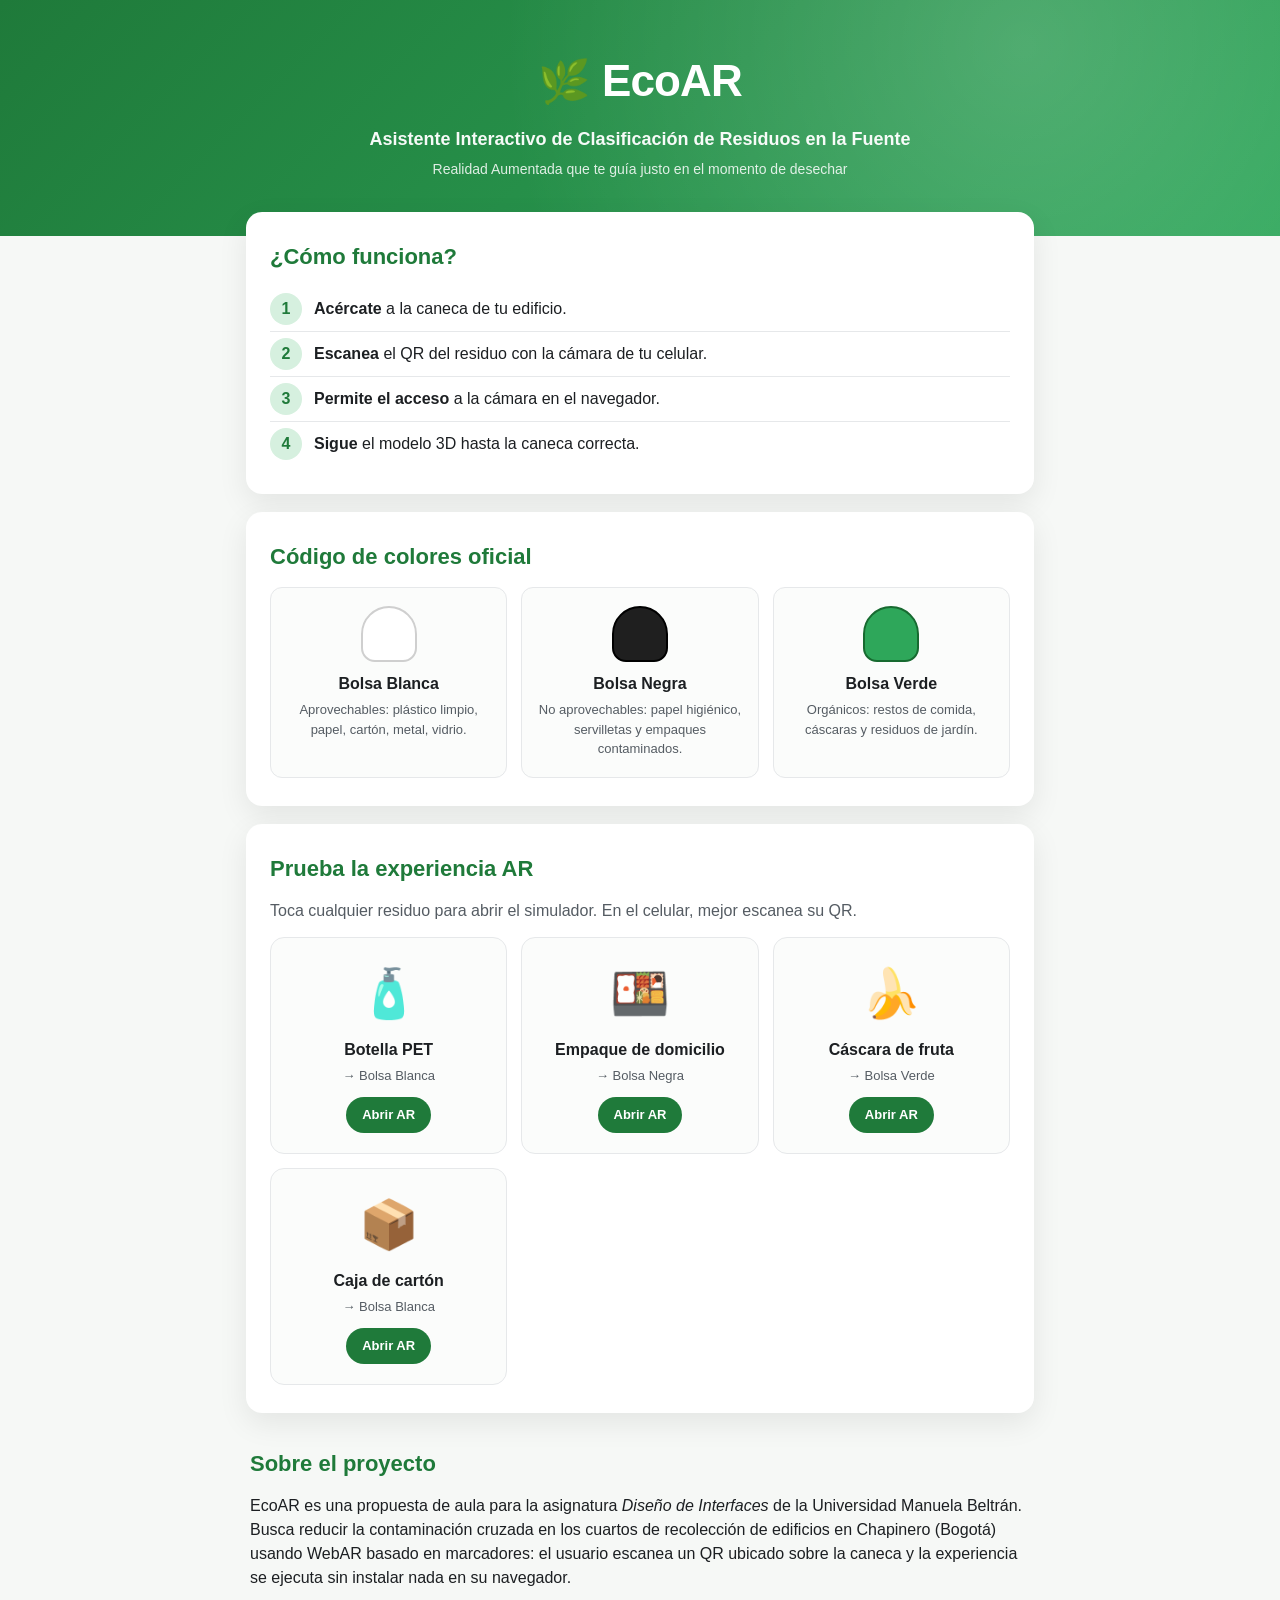
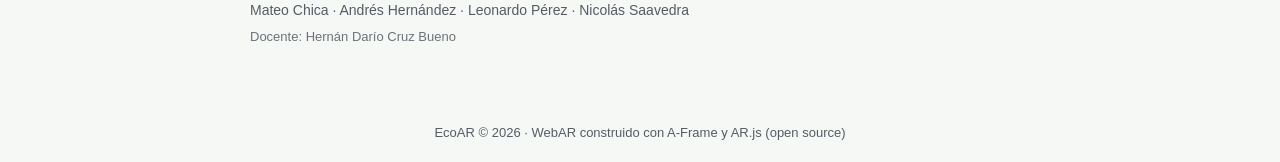
==== index.html @ 08e4c261 "Add files via upload" ====
<!DOCTYPE html>
<html lang="es">
<head>
  <meta charset="UTF-8" />
  <meta name="viewport" content="width=device-width, initial-scale=1.0, maximum-scale=1.0, user-scalable=no" />
  <title>EcoAR · Clasificación de Residuos</title>
  <link rel="stylesheet" href="assets/styles.css" />
  <meta name="theme-color" content="#1f7a3a" />
</head>
<body>
  <header class="hero">
    <div class="hero-inner">
      <div class="logo">
        <span class="leaf">🌿</span>
        <h1>EcoAR</h1>
      </div>
      <p class="tagline">Asistente Interactivo de Clasificación de Residuos en la Fuente</p>
      <p class="sub">Realidad Aumentada que te guía justo en el momento de desechar</p>
    </div>
  </header>

  <main>
    <section class="card-section">
      <h2>¿Cómo funciona?</h2>
      <ol class="steps">
        <li><strong>Acércate</strong> a la caneca de tu edificio.</li>
        <li><strong>Escanea</strong> el QR del residuo con la cámara de tu celular.</li>
        <li><strong>Permite el acceso</strong> a la cámara en el navegador.</li>
        <li><strong>Sigue</strong> el modelo 3D hasta la caneca correcta.</li>
      </ol>
    </section>

    <section class="card-section">
      <h2>Código de colores oficial</h2>
      <div class="color-grid">
        <div class="color-card blanca">
          <div class="bag" aria-hidden="true"></div>
          <h3>Bolsa Blanca</h3>
          <p>Aprovechables: plástico limpio, papel, cartón, metal, vidrio.</p>
        </div>
        <div class="color-card negra">
          <div class="bag" aria-hidden="true"></div>
          <h3>Bolsa Negra</h3>
          <p>No aprovechables: papel higiénico, servilletas y empaques contaminados.</p>
        </div>
        <div class="color-card verde">
          <div class="bag" aria-hidden="true"></div>
          <h3>Bolsa Verde</h3>
          <p>Orgánicos: restos de comida, cáscaras y residuos de jardín.</p>
        </div>
      </div>
    </section>

    <section class="card-section">
      <h2>Prueba la experiencia AR</h2>
      <p class="lead">Toca cualquier residuo para abrir el simulador. En el celular, mejor escanea su QR.</p>
      <div class="item-grid">
        <a class="item-card" href="ar.html?item=botella">
          <div class="item-icon">🧴</div>
          <h3>Botella PET</h3>
          <p class="goes">→ Bolsa Blanca</p>
          <span class="cta">Abrir AR</span>
        </a>
        <a class="item-card" href="ar.html?item=empaque">
          <div class="item-icon">🍱</div>
          <h3>Empaque de domicilio</h3>
          <p class="goes">→ Bolsa Negra</p>
          <span class="cta">Abrir AR</span>
        </a>
        <a class="item-card" href="ar.html?item=cascara">
          <div class="item-icon">🍌</div>
          <h3>Cáscara de fruta</h3>
          <p class="goes">→ Bolsa Verde</p>
          <span class="cta">Abrir AR</span>
        </a>
        <a class="item-card" href="ar.html?item=caja">
          <div class="item-icon">📦</div>
          <h3>Caja de cartón</h3>
          <p class="goes">→ Bolsa Blanca</p>
          <span class="cta">Abrir AR</span>
        </a>
      </div>
    </section>

    <section class="card-section subtle">
      <h2>Sobre el proyecto</h2>
      <p>
        EcoAR es una propuesta de aula para la asignatura <em>Diseño de Interfaces</em> de la
        Universidad Manuela Beltrán. Busca reducir la contaminación cruzada en los cuartos de
        recolección de edificios en Chapinero (Bogotá) usando WebAR basado en marcadores: el
        usuario escanea un QR ubicado sobre la caneca y la experiencia se ejecuta sin instalar
        nada en su navegador.
      </p>
      <p class="authors">
        Mateo Chica · Andrés Hernández · Leonardo Pérez · Nicolás Saavedra
        <br/><span class="course">Docente: Hernán Darío Cruz Bueno</span>
      </p>
    </section>
  </main>

  <footer>
    <p>EcoAR © 2026 · WebAR construido con A-Frame y AR.js (open source)</p>
  </footer>
</body>
</html>
---- assets/styles.css ----
/* EcoAR — estilos generales */
* { box-sizing: border-box; margin: 0; padding: 0; }

:root {
  --verde-1: #1f7a3a;
  --verde-2: #2ea75a;
  --verde-claro: #d6f0df;
  --gris-1: #1c1f22;
  --gris-2: #555c63;
  --gris-3: #e6e8ea;
  --blanco: #ffffff;
  --negro: #1a1a1a;
  --shadow: 0 10px 30px rgba(0, 0, 0, 0.08);
}

html, body {
  font-family: -apple-system, BlinkMacSystemFont, "Segoe UI", Roboto, "Helvetica Neue", Arial, sans-serif;
  color: var(--gris-1);
  background: #f6f8f6;
  -webkit-font-smoothing: antialiased;
  line-height: 1.5;
}

.hero {
  background: linear-gradient(135deg, var(--verde-1) 0%, var(--verde-2) 100%);
  color: var(--blanco);
  padding: 48px 20px 56px;
  text-align: center;
  position: relative;
  overflow: hidden;
}

.hero::before {
  content: "";
  position: absolute;
  inset: 0;
  background: radial-gradient(circle at 80% 20%, rgba(255,255,255,0.18), transparent 50%);
  pointer-events: none;
}

.hero-inner { position: relative; max-width: 720px; margin: 0 auto; }
.logo { display: flex; align-items: center; justify-content: center; gap: 12px; margin-bottom: 12px; }
.logo .leaf { font-size: 42px; }
.logo h1 { font-size: 44px; letter-spacing: -0.02em; }
.tagline { font-size: 18px; font-weight: 600; opacity: 0.96; }
.sub { font-size: 14px; opacity: 0.85; margin-top: 6px; }

main { max-width: 820px; margin: -24px auto 40px; padding: 0 16px; position: relative; z-index: 2; }

.card-section {
  background: var(--blanco);
  border-radius: 16px;
  padding: 28px 24px;
  margin-bottom: 18px;
  box-shadow: var(--shadow);
}
.card-section.subtle { background: transparent; box-shadow: none; padding: 16px 4px; }
.card-section h2 { color: var(--verde-1); font-size: 22px; margin-bottom: 14px; }
.card-section .lead { color: var(--gris-2); margin-bottom: 14px; }

.steps { list-style: none; counter-reset: step; padding: 0; }
.steps li {
  counter-increment: step;
  padding: 10px 0 10px 44px;
  position: relative;
  border-bottom: 1px solid var(--gris-3);
}
.steps li:last-child { border-bottom: none; }
.steps li::before {
  content: counter(step);
  position: absolute;
  left: 0;
  top: 50%;
  transform: translateY(-50%);
  width: 32px;
  height: 32px;
  border-radius: 50%;
  background: var(--verde-claro);
  color: var(--verde-1);
  display: flex;
  align-items: center;
  justify-content: center;
  font-weight: 700;
}

.color-grid {
  display: grid;
  grid-template-columns: repeat(auto-fit, minmax(180px, 1fr));
  gap: 14px;
}
.color-card {
  border-radius: 12px;
  padding: 18px 16px;
  text-align: center;
  border: 1px solid var(--gris-3);
  background: #fbfcfb;
}
.color-card h3 { font-size: 16px; margin-bottom: 4px; }
.color-card p { font-size: 13px; color: var(--gris-2); }
.color-card .bag {
  width: 56px; height: 56px;
  margin: 0 auto 10px;
  border-radius: 50% 50% 14px 14px;
  background: #eee;
  border: 2px solid #ccc;
  position: relative;
}
.color-card.blanca .bag { background: #ffffff; border-color: #cfcfcf; }
.color-card.negra .bag  { background: #1f1f1f; border-color: #000; }
.color-card.verde .bag  { background: #2ea75a; border-color: #176a30; }

.item-grid {
  display: grid;
  grid-template-columns: repeat(auto-fit, minmax(180px, 1fr));
  gap: 14px;
}
.item-card {
  display: flex;
  flex-direction: column;
  align-items: center;
  text-decoration: none;
  color: var(--gris-1);
  background: #fbfcfb;
  border: 1px solid var(--gris-3);
  border-radius: 14px;
  padding: 20px 14px;
  transition: transform 0.15s ease, box-shadow 0.15s ease, border-color 0.15s ease;
  text-align: center;
}
.item-card:hover {
  transform: translateY(-2px);
  border-color: var(--verde-2);
  box-shadow: 0 6px 18px rgba(46, 167, 90, 0.18);
}
.item-icon { font-size: 48px; margin-bottom: 8px; }
.item-card h3 { font-size: 16px; }
.item-card .goes { font-size: 13px; color: var(--gris-2); margin: 4px 0 12px; }
.item-card .cta {
  background: var(--verde-1);
  color: var(--blanco);
  padding: 8px 16px;
  border-radius: 999px;
  font-size: 13px;
  font-weight: 600;
}

.authors { margin-top: 10px; color: var(--gris-2); font-size: 14px; }
.authors .course { display: inline-block; margin-top: 6px; font-size: 13px; opacity: 0.85; }

footer {
  text-align: center;
  color: var(--gris-2);
  padding: 20px;
  font-size: 13px;
}

@media (max-width: 480px) {
  .hero { padding: 36px 16px 48px; }
  .logo h1 { font-size: 34px; }
  .tagline { font-size: 16px; }
}
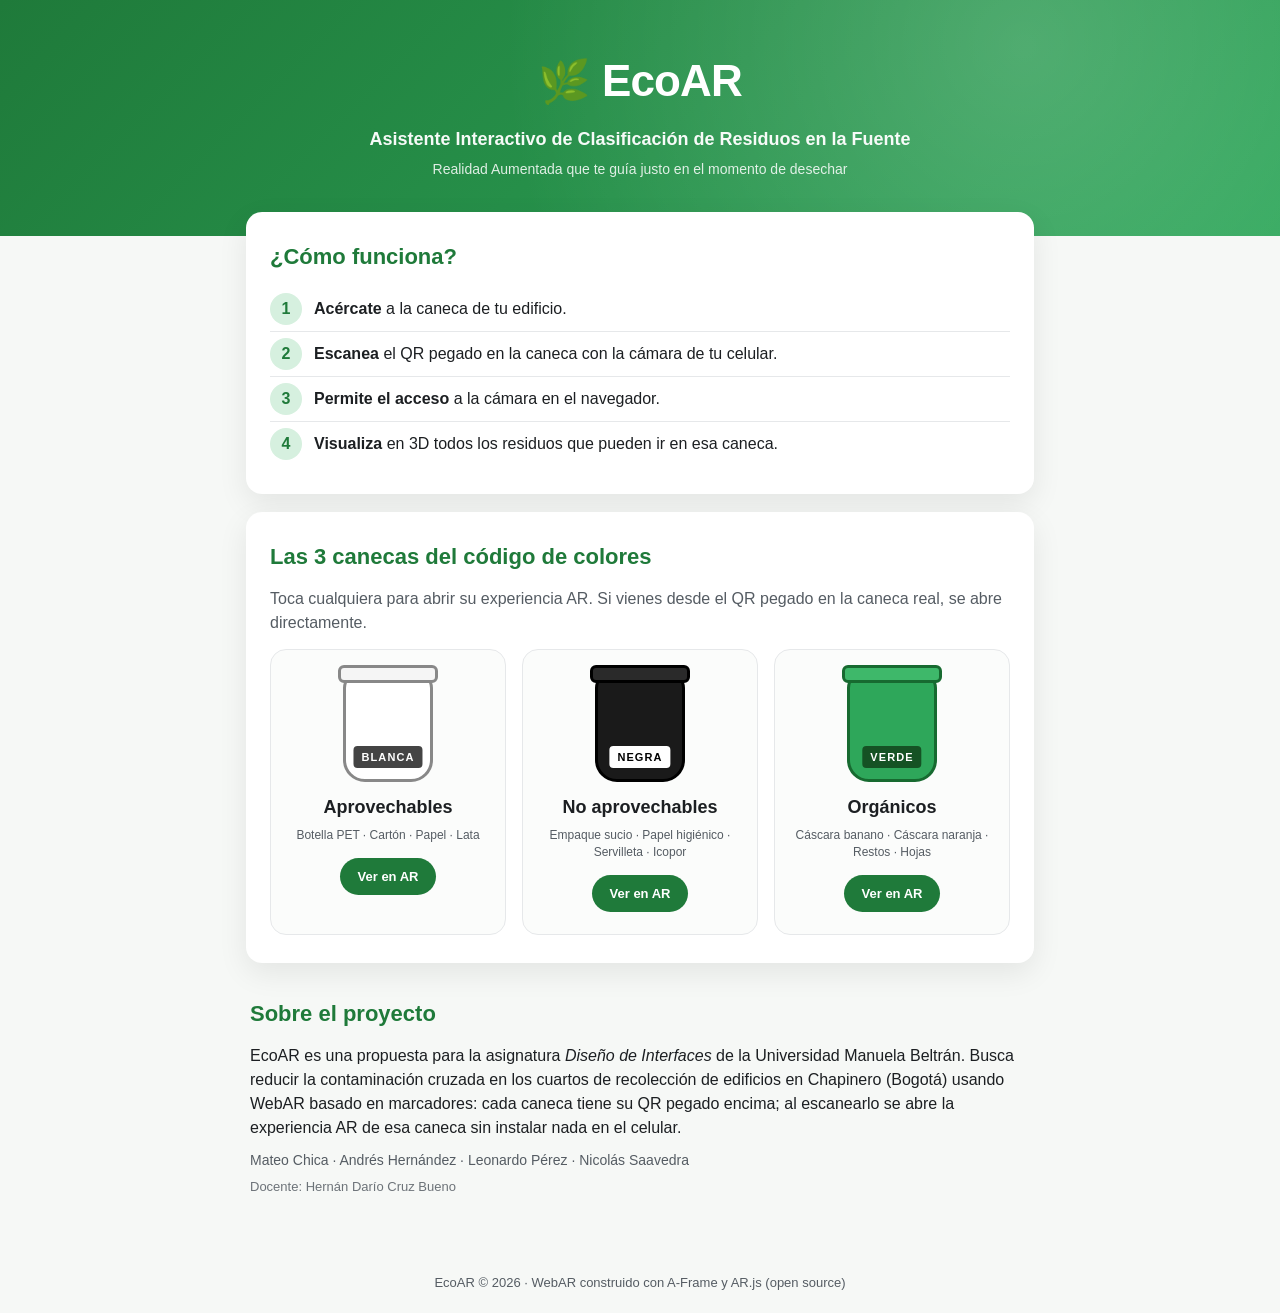
==== commit 71df4aab: "Add files via upload" ====
--- a/index.html
+++ b/index.html
@@ -24,72 +24,58 @@
       <h2>¿Cómo funciona?</h2>
       <ol class="steps">
         <li><strong>Acércate</strong> a la caneca de tu edificio.</li>
-        <li><strong>Escanea</strong> el QR del residuo con la cámara de tu celular.</li>
+        <li><strong>Escanea</strong> el QR pegado en la caneca con la cámara de tu celular.</li>
         <li><strong>Permite el acceso</strong> a la cámara en el navegador.</li>
-        <li><strong>Sigue</strong> el modelo 3D hasta la caneca correcta.</li>
+        <li><strong>Visualiza</strong> en 3D todos los residuos que pueden ir en esa caneca.</li>
       </ol>
     </section>
 
     <section class="card-section">
-      <h2>Código de colores oficial</h2>
-      <div class="color-grid">
-        <div class="color-card blanca">
-          <div class="bag" aria-hidden="true"></div>
-          <h3>Bolsa Blanca</h3>
-          <p>Aprovechables: plástico limpio, papel, cartón, metal, vidrio.</p>
-        </div>
-        <div class="color-card negra">
-          <div class="bag" aria-hidden="true"></div>
-          <h3>Bolsa Negra</h3>
-          <p>No aprovechables: papel higiénico, servilletas y empaques contaminados.</p>
-        </div>
-        <div class="color-card verde">
-          <div class="bag" aria-hidden="true"></div>
-          <h3>Bolsa Verde</h3>
-          <p>Orgánicos: restos de comida, cáscaras y residuos de jardín.</p>
-        </div>
-      </div>
-    </section>
+      <h2>Las 3 canecas del código de colores</h2>
+      <p class="lead">Toca cualquiera para abrir su experiencia AR. Si vienes desde el QR pegado en la caneca real, se abre directamente.</p>
+      <div class="caneca-grid">
 
-    <section class="card-section">
-      <h2>Prueba la experiencia AR</h2>
-      <p class="lead">Toca cualquier residuo para abrir el simulador. En el celular, mejor escanea su QR.</p>
-      <div class="item-grid">
-        <a class="item-card" href="ar.html?item=botella">
-          <div class="item-icon">🧴</div>
-          <h3>Botella PET</h3>
-          <p class="goes">→ Bolsa Blanca</p>
-          <span class="cta">Abrir AR</span>
+        <a class="caneca-card blanca" href="ar.html?caneca=blanca">
+          <div class="caneca-visual">
+            <div class="bin"></div>
+            <div class="bin-label">BLANCA</div>
+          </div>
+          <h3>Aprovechables</h3>
+          <p class="items-preview">Botella PET · Cartón · Papel · Lata</p>
+          <span class="cta">Ver en AR</span>
         </a>
-        <a class="item-card" href="ar.html?item=empaque">
-          <div class="item-icon">🍱</div>
-          <h3>Empaque de domicilio</h3>
-          <p class="goes">→ Bolsa Negra</p>
-          <span class="cta">Abrir AR</span>
+
+        <a class="caneca-card negra" href="ar.html?caneca=negra">
+          <div class="caneca-visual">
+            <div class="bin"></div>
+            <div class="bin-label">NEGRA</div>
+          </div>
+          <h3>No aprovechables</h3>
+          <p class="items-preview">Empaque sucio · Papel higiénico · Servilleta · Icopor</p>
+          <span class="cta">Ver en AR</span>
         </a>
-        <a class="item-card" href="ar.html?item=cascara">
-          <div class="item-icon">🍌</div>
-          <h3>Cáscara de fruta</h3>
-          <p class="goes">→ Bolsa Verde</p>
-          <span class="cta">Abrir AR</span>
+
+        <a class="caneca-card verde" href="ar.html?caneca=verde">
+          <div class="caneca-visual">
+            <div class="bin"></div>
+            <div class="bin-label">VERDE</div>
+          </div>
+          <h3>Orgánicos</h3>
+          <p class="items-preview">Cáscara banano · Cáscara naranja · Restos · Hojas</p>
+          <span class="cta">Ver en AR</span>
         </a>
-        <a class="item-card" href="ar.html?item=caja">
-          <div class="item-icon">📦</div>
-          <h3>Caja de cartón</h3>
-          <p class="goes">→ Bolsa Blanca</p>
-          <span class="cta">Abrir AR</span>
-        </a>
+
       </div>
     </section>
 
     <section class="card-section subtle">
       <h2>Sobre el proyecto</h2>
       <p>
-        EcoAR es una propuesta de aula para la asignatura <em>Diseño de Interfaces</em> de la
-        Universidad Manuela Beltrán. Busca reducir la contaminación cruzada en los cuartos de
-        recolección de edificios en Chapinero (Bogotá) usando WebAR basado en marcadores: el
-        usuario escanea un QR ubicado sobre la caneca y la experiencia se ejecuta sin instalar
-        nada en su navegador.
+        EcoAR es una propuesta para la asignatura <em>Diseño de Interfaces</em> de la
+        Universidad Manuela Beltrán. Busca reducir la contaminación cruzada en los cuartos
+        de recolección de edificios en Chapinero (Bogotá) usando WebAR basado en marcadores:
+        cada caneca tiene su QR pegado encima; al escanearlo se abre la experiencia AR de
+        esa caneca sin instalar nada en el celular.
       </p>
       <p class="authors">
         Mateo Chica · Andrés Hernández · Leonardo Pérez · Nicolás Saavedra
--- a/assets/styles.css
+++ b/assets/styles.css
@@ -29,15 +29,12 @@
   position: relative;
   overflow: hidden;
 }
-
 .hero::before {
   content: "";
-  position: absolute;
-  inset: 0;
+  position: absolute; inset: 0;
   background: radial-gradient(circle at 80% 20%, rgba(255,255,255,0.18), transparent 50%);
   pointer-events: none;
 }
-
 .hero-inner { position: relative; max-width: 720px; margin: 0 auto; }
 .logo { display: flex; align-items: center; justify-content: center; gap: 12px; margin-bottom: 12px; }
 .logo .leaf { font-size: 42px; }
@@ -60,99 +57,89 @@
 
 .steps { list-style: none; counter-reset: step; padding: 0; }
 .steps li {
-  counter-increment: step;
-  padding: 10px 0 10px 44px;
-  position: relative;
-  border-bottom: 1px solid var(--gris-3);
+  counter-increment: step; padding: 10px 0 10px 44px;
+  position: relative; border-bottom: 1px solid var(--gris-3);
 }
 .steps li:last-child { border-bottom: none; }
 .steps li::before {
   content: counter(step);
-  position: absolute;
-  left: 0;
-  top: 50%;
-  transform: translateY(-50%);
-  width: 32px;
-  height: 32px;
-  border-radius: 50%;
-  background: var(--verde-claro);
-  color: var(--verde-1);
-  display: flex;
-  align-items: center;
-  justify-content: center;
+  position: absolute; left: 0; top: 50%; transform: translateY(-50%);
+  width: 32px; height: 32px; border-radius: 50%;
+  background: var(--verde-claro); color: var(--verde-1);
+  display: flex; align-items: center; justify-content: center;
   font-weight: 700;
 }
 
-.color-grid {
+/* Tarjetas grandes de canecas */
+.caneca-grid {
   display: grid;
-  grid-template-columns: repeat(auto-fit, minmax(180px, 1fr));
-  gap: 14px;
+  grid-template-columns: repeat(auto-fit, minmax(220px, 1fr));
+  gap: 16px;
 }
-.color-card {
-  border-radius: 12px;
-  padding: 18px 16px;
+.caneca-card {
+  display: flex; flex-direction: column; align-items: center;
+  text-decoration: none; color: var(--gris-1);
+  background: #fbfcfb;
+  border: 1.5px solid var(--gris-3);
+  border-radius: 16px;
+  padding: 22px 16px;
   text-align: center;
-  border: 1px solid var(--gris-3);
-  background: #fbfcfb;
+  transition: transform 0.18s ease, box-shadow 0.18s ease, border-color 0.18s ease;
 }
-.color-card h3 { font-size: 16px; margin-bottom: 4px; }
-.color-card p { font-size: 13px; color: var(--gris-2); }
-.color-card .bag {
-  width: 56px; height: 56px;
-  margin: 0 auto 10px;
-  border-radius: 50% 50% 14px 14px;
-  background: #eee;
-  border: 2px solid #ccc;
+.caneca-card:hover {
+  transform: translateY(-3px);
+  border-color: var(--verde-2);
+  box-shadow: 0 10px 24px rgba(46, 167, 90, 0.18);
+}
+.caneca-visual {
+  position: relative;
+  margin-bottom: 12px;
+}
+.caneca-visual .bin {
+  width: 90px; height: 110px;
+  border-radius: 16px 16px 22px 22px;
+  margin: 0 auto;
+  border: 3px solid #333;
   position: relative;
 }
-.color-card.blanca .bag { background: #ffffff; border-color: #cfcfcf; }
-.color-card.negra .bag  { background: #1f1f1f; border-color: #000; }
-.color-card.verde .bag  { background: #2ea75a; border-color: #176a30; }
+.caneca-visual .bin::before {
+  content: ""; position: absolute;
+  top: -10px; left: -8px; right: -8px;
+  height: 12px;
+  background: inherit;
+  border: 3px solid #333;
+  border-radius: 6px;
+}
+.caneca-card.blanca .caneca-visual .bin { background: #ffffff; border-color: #888; }
+.caneca-card.blanca .caneca-visual .bin::before { background: #f5f5f5; border-color: #888; }
+.caneca-card.negra .caneca-visual .bin { background: #1a1a1a; border-color: #000; }
+.caneca-card.negra .caneca-visual .bin::before { background: #2a2a2a; border-color: #000; }
+.caneca-card.verde .caneca-visual .bin { background: #2ea75a; border-color: #176a30; }
+.caneca-card.verde .caneca-visual .bin::before { background: #3eb86a; border-color: #176a30; }
 
-.item-grid {
-  display: grid;
-  grid-template-columns: repeat(auto-fit, minmax(180px, 1fr));
-  gap: 14px;
+.caneca-visual .bin-label {
+  position: absolute;
+  bottom: 14px; left: 50%; transform: translateX(-50%);
+  font-size: 11px; font-weight: 800; letter-spacing: 0.1em;
+  padding: 3px 8px; border-radius: 4px;
+  background: rgba(0,0,0,0.6); color: white;
 }
-.item-card {
-  display: flex;
-  flex-direction: column;
-  align-items: center;
-  text-decoration: none;
-  color: var(--gris-1);
-  background: #fbfcfb;
-  border: 1px solid var(--gris-3);
-  border-radius: 14px;
-  padding: 20px 14px;
-  transition: transform 0.15s ease, box-shadow 0.15s ease, border-color 0.15s ease;
-  text-align: center;
-}
-.item-card:hover {
-  transform: translateY(-2px);
-  border-color: var(--verde-2);
-  box-shadow: 0 6px 18px rgba(46, 167, 90, 0.18);
-}
-.item-icon { font-size: 48px; margin-bottom: 8px; }
-.item-card h3 { font-size: 16px; }
-.item-card .goes { font-size: 13px; color: var(--gris-2); margin: 4px 0 12px; }
-.item-card .cta {
-  background: var(--verde-1);
-  color: var(--blanco);
-  padding: 8px 16px;
-  border-radius: 999px;
-  font-size: 13px;
-  font-weight: 600;
+.caneca-card.blanca .bin-label { background: #444; color: #fff; }
+.caneca-card.negra .bin-label { background: #fff; color: #000; }
+.caneca-card.verde .bin-label { background: #155224; color: #fff; }
+
+.caneca-card h3 { font-size: 18px; margin-bottom: 6px; }
+.caneca-card .items-preview { font-size: 12px; color: var(--gris-2); margin-bottom: 14px; line-height: 1.4; }
+.caneca-card .cta {
+  background: var(--verde-1); color: var(--blanco);
+  padding: 9px 18px; border-radius: 999px;
+  font-size: 13px; font-weight: 600;
 }
 
 .authors { margin-top: 10px; color: var(--gris-2); font-size: 14px; }
 .authors .course { display: inline-block; margin-top: 6px; font-size: 13px; opacity: 0.85; }
 
-footer {
-  text-align: center;
-  color: var(--gris-2);
-  padding: 20px;
-  font-size: 13px;
-}
+footer { text-align: center; color: var(--gris-2); padding: 20px; font-size: 13px; }
 
 @media (max-width: 480px) {
   .hero { padding: 36px 16px 48px; }
